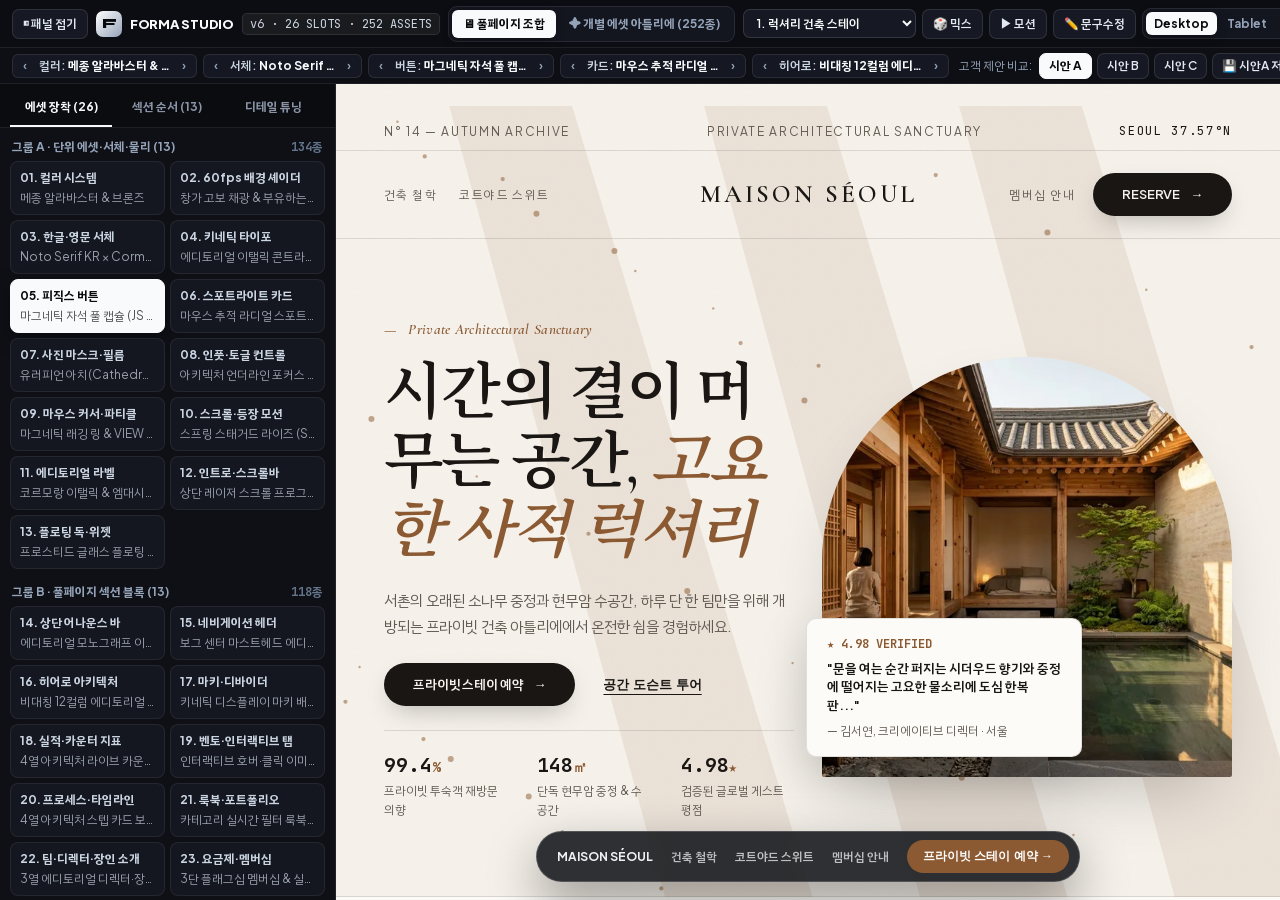
==== index.html @ 4c767fbc "feat: deploy FORMA STUDIO v6 (26 slots, 252 live assets, embedded KR/EN fonts)" ====
<!DOCTYPE html>
<html lang="ko">
<head>
  <meta charset="UTF-8" />
  <meta name="viewport" content="width=device-width, initial-scale=1.0" />
  <title>FORMA STUDIO v6 — 하이엔드 웹 디자인 에셋 아틀리에 & 풀페이지 조립 스튜디오</title>
  <meta name="description" content="26개 모듈 슬롯, 252종 전수 라이브 에셋, 내장 한글·영문 웹폰트, 60fps 캔버스 셰이더, 시안 A/B/C 즉시 비교, 완전 동작 단독 코드 추출을 지원하는 웹 디자인 라이브러리" />
  <style id="forma-fonts-css">
@font-face {
  font-family: 'Cormorant Garamond';
  font-style: italic;
  font-weight: 400 700;
  font-display: swap;
  src: url([data-uri]) format('woff2');
  unicode-range: U+0000-00FF, U+0131, U+0152-0153, U+02BB-02BC, U+02C6, U+02DA, U+02DC, U+0304, U+0308, U+0329, U+2000-206F, U+20AC, U+2122, U+2191, U+2193, U+2212, U+2215, U+FEFF, U+FFFD;
}
@font-face {
  font-family: 'Cormorant Garamond';
  font-style: normal;
  font-weight: 400 700;
  font-display: swap;
  src: url([data-uri]) format('woff2');
  unicode-range: U+0000-00FF, U+0131, U+0152-0153, U+02BB-02BC, U+02C6, U+02DA, U+02DC, U+0304, U+0308, U+0329, U+2000-206F, U+20AC, U+2122, U+2191, U+2193, U+2212, U+2215, U+FEFF, U+FFFD;
}
@font-face {
  font-family: 'Playfair Display';
  font-style: italic;
  font-weight: 400 800;
  font-display: swap;
  src: url([data-uri]) format('woff2');
  unicode-range: U+0000-00FF, U+0131, U+0152-0153, U+02BB-02BC, U+02C6, U+02DA, U+02DC, U+0304, U+0308, U+0329, U+2000-206F, U+20AC, U+2122, U+2191, U+2193, U+2212, U+2215, U+FEFF, U+FFFD;
}
@font-face {
  font-family: 'Playfair Display';
  font-style: normal;
  font-weight: 400 800;
  font-display: swap;
  src: url([data-uri]) format('woff2');
  unicode-range: U+0000-00FF, U+0131, U+0152-0153, U+02BB-02BC, U+02C6, U+02DA, U+02DC, U+0304, U+0308, U+0329, U+2000-206F, U+20AC, U+2122, U+2191, U+2193, U+2212, U+2215, U+FEFF, U+FFFD;
}
@font-face {
  font-family: 'Syne';
  font-style: normal;
  font-weight: 600 800;
  font-display: swap;
  src: url([data-uri]) format('woff2');
  unicode-range: U+0000-00FF, U+0131, U+0152-0153, U+02BB-02BC, U+02C6, U+02DA, U+02DC, U+0304, U+0308, U+0329, U+2000-206F, U+20AC, U+2122, U+2191, U+2193, U+2212, U+2215, U+FEFF, U+FFFD;
}
@font-face {
  font-family: 'Space Grotesk';
  font-style: normal;
  font-weight: 400 700;
  font-display: swap;
  src: url([data-uri]) format('woff2');
  unicode-range: U+0000-00FF, U+0131, U+0152-0153, U+02BB-02BC, U+02C6, U+02DA, U+02DC, U+0304, U+0308, U+0329, U+2000-206F, U+20AC, U+2122, U+2191, U+2193, U+2212, U+2215, U+FEFF, U+FFFD;
}
@font-face {
  font-family: 'Plus Jakarta Sans';
  font-style: normal;
  font-weight: 400 800;
  font-display: swap;
  src: url([data-uri]) format('woff2');
  unicode-range: U+0000-00FF, U+0131, U+0152-0153, U+02BB-02BC, U+02C6, U+02DA, U+02DC, U+0304, U+0308, U+0329, U+2000-206F, U+20AC, U+2122, U+2191, U+2193, U+2212, U+2215, U+FEFF, U+FFFD;
}
@font-face {
  font-family: 'JetBrains Mono';
  font-style: normal;
  font-weight: 400 700;
  font-display: swap;
  src: url([data-uri]) format('woff2');
  unicode-range: U+0000-00FF, U+0131, U+0152-0153, U+02BB-02BC, U+02C6, U+02DA, U+02DC, U+0304, U+0308, U+0329, U+2000-206F, U+20AC, U+2122, U+2191, U+2193, U+2212, U+2215, U+FEFF, U+FFFD;
}

/* === EMBEDDED KOREAN WOFF2 SUBSETS === */
@font-face {
  font-display: swap;
  font-family: 'Noto Serif KR';
  font-style: normal;
  font-weight: 300 700;
  font-display: swap;
  src: url([data-uri]) format('woff2');
  unicode-range: U+3131, U+3134, U+ac00-ac01, U+ac04, U+ac08, U+ac10-ac11, U+ac15-ac16, U+ac19, U+ac1c-ac1d, U+ac24, U+ac70-ac71, U+ac74, U+ac77-ac78, U+ac80, U+ac8c, U+ac90, U+ac9f, U+aca8-aca9, U+acac, U+acb0, U+acb8-acb9, U+acbc-acbd, U+acc4, U+ace0-ace1, U+ace4, U+ace7-ace8, U+acf3, U+acf5, U+acfc-acfd, U+ad00, U+ad04, U+ad11, U+ad34, U+ad50, U+ad6c-ad6d, U+ad70, U+ad74-ad75, U+ad81, U+ad8c, U+ada4, U+adc0, U+addc, U+ade0, U+adf8-adf9, U+adfc, U+ae00, U+ae08-ae09, U+ae30, U+ae34, U+ae38, U+ae40-ae41, U+ae43, U+ae45, U+ae4a, U+ae4c, U+ae4e, U+ae54, U+ae65, U+ae68, U+aed8, U+aef4, U+af34, U+af49, U+afb8, U+aff0, U+b00c, U+b044, U+b04a, U+b04c, U+b054, U+b05d, U+b07c, U+b080, U+b084, U+b098, U+b09c, U+b0a0, U+b0a8-b0a9, U+b0ae, U+b0b4, U+b0b8, U+b0c5, U+b0d0, U+b108, U+b10c, U+b110, U+b113, U+b118, U+b124-b125, U+b128, U+b137, U+b144, U+b150, U+b158, U+b178-b179, U+b17c, U+b180, U+b18d, U+b192, U+b204, U+b208, U+b25c, U+b274, U+b284, U+b290, U+b294, U+b298, U+b2a5, U+b2c8-b2c9, U+b2cc, U+b2d8, U+b2dd, U+b2e4-b2e5, U+b2e8, U+b2eb-b2ec, U+b2ee, U+b2f4-b2f5, U+b2f9, U+b2ff-b300, U+b354-b355, U+b358, U+b364, U+b36e, U+b370-b371, U+b374, U+b378, U+b3c4-b3c5, U+b3c8, U+b3cb-b3cc, U+b3d5, U+b3d9, U+b410, U+b418, U+b41c, U+b420, U+b428-b429, U+b450, U+b454, U+b465, U+b46c, U+b4a4, U+b4c0, U+b4c8, U+b4dc-b4dd, U+b4e0, U+b4e4, U+b4ec-b4ed, U+b4ef, U+b4f1, U+b514-b515, U+b51c, U+b525, U+b527, U+b529, U+b530-b531, U+b54c, U+b5a0, U+b5a8, U+b5bb, U+b610, U+b69d, U+b6ab, U+b6f0, U+b728, U+b73b, U+b744;
}
@font-face {
  font-display: swap;
  font-family: 'Noto Serif KR';
  font-style: normal;
  font-weight: 300 700;
  font-display: swap;
  src: url([data-uri]) format('woff2');
  unicode-range: U+b760, U+b77c-b77d, U+b780, U+b784, U+b78c, U+b790-b791, U+b798-b799, U+b79c, U+b7a8-b7a9, U+b7ab, U+b7b5, U+b7c9, U+b7ec-b7ed, U+b7f0, U+b7f4, U+b7fc-b7fd, U+b801, U+b807-b809, U+b80c, U+b81b, U+b824-b825, U+b828, U+b82c, U+b839, U+b840, U+b85c-b85d, U+b860, U+b864, U+b86c-b86d, U+b86f, U+b871, U+b8b0, U+b8cc, U+b8e8-b8e9, U+b8f0, U+b8f8-b8f9, U+b93c, U+b958, U+b960, U+b968, U+b96d, U+b974, U+b978, U+b97c, U+b984, U+b9ac-b9ad, U+b9b0, U+b9b4, U+b9bc-b9bd, U+b9bf, U+b9c1, U+b9c8-b9c9, U+b9cc, U+b9d0-b9d1, U+b9db, U+b9dd-b9de, U+b9e4, U+b9e8, U+b9f5, U+ba38, U+ba3c, U+ba40, U+ba54, U+ba58, U+ba64, U+ba70, U+ba74, U+ba78, U+ba85, U+ba87, U+baa8-baa9, U+baac, U+bab0, U+babb, U+bb34-bb35, U+bb38, U+bb3b-bb3c, U+bb88, U+bb90, U+bba4, U+bbac, U+bbc0, U+bbc8, U+bbf8-bbf9, U+bbfc, U+bc00, U+bc0f, U+bc11, U+bc14-bc15, U+bc18, U+bc1b-bc1d, U+bc24, U+bc29, U+bc2d, U+bc30-bc31, U+bc38, U+bc45, U+bc84, U+bc88, U+bc8c, U+bc94-bc95, U+bca0-bca1, U+bca4, U+bca8, U+bcb3, U+bcbd, U+bcc0, U+bcc4, U+bcd1, U+bcf4-bcf5, U+bcf8, U+bcfc, U+bd04-bd05, U+bd09, U+bd80-bd81, U+bd84, U+bd88, U+bdf0, U+be0c, U+be14, U+be44, U+be48, U+be4c, U+be54, U+be57, U+be59-be5b, U+be60, U+be68, U+bed4, U+bfcc, U+bfd0, U+c05c, U+c0ac-c0ad, U+c0b0, U+c0b4, U+c0c1, U+c0c8-c0c9, U+c0dd, U+c0e4, U+c0f4, U+c100, U+c11c-c11d, U+c120, U+c124, U+c12c-c12d, U+c12f, U+c131, U+c138-c139, U+c13c, U+c140, U+c14b, U+c154, U+c158, U+c15c, U+c168, U+c170, U+c18c-c18d, U+c190, U+c194, U+c19d, U+c19f;
}
@font-face {
  font-display: swap;
  font-family: 'Noto Serif KR';
  font-style: normal;
  font-weight: 300 700;
  font-display: swap;
  src: url([data-uri]) format('woff2');
  unicode-range: U+c1a1, U+c1c4, U+c1fc, U+c20d, U+c218-c219, U+c21c, U+c220, U+c228, U+c22b, U+c22f, U+c232, U+c250, U+c26c, U+c27c-c27d, U+c288, U+c290, U+c2a4, U+c2a8, U+c2ac, U+c2b5, U+c2b9, U+c2dc-c2dd, U+c2e0, U+c2e4, U+c2ec-c2ed, U+c2f1, U+c2f8, U+c2fc, U+c378, U+c4f0, U+c500, U+c528, U+c530, U+c544-c545, U+c548, U+c54a, U+c54c, U+c554-c555, U+c558-c559, U+c55e, U+c560-c561, U+c570, U+c575, U+c57c-c57d, U+c587, U+c591, U+c5b4-c5b5, U+c5b8, U+c5bb-c5bc, U+c5c4-c5c6, U+c5c8, U+c5d0, U+c5d4, U+c5d8, U+c5e0, U+c5e3, U+c5ec-c5ee, U+c5f0, U+c5f4, U+c5fd, U+c601, U+c606, U+c608, U+c624-c625, U+c628, U+c62c, U+c635, U+c637, U+c639, U+c640-c641, U+c644, U+c651, U+c678, U+c694-c695, U+c6a9, U+c6b0, U+c6b4, U+c6b8, U+c6c0-c6c1, U+c6c3, U+c6cc, U+c6d0, U+c6d4, U+c6dc, U+c6e8, U+c6f0, U+c6f9, U+c704, U+c715, U+c720-c721, U+c724, U+c728, U+c735, U+c73c, U+c740, U+c744, U+c74c, U+c751, U+c758, U+c774-c775, U+c778, U+c77c-c77d, U+c784-c785, U+c787-c78a, U+c78e, U+c790-c791, U+c794, U+c7a0-c7a1, U+c7a5, U+c7ac, U+c7c1, U+c800-c801, U+c804, U+c808, U+c810-c811, U+c815-c816, U+c81c-c81d, U+c820, U+c82f, U+c838, U+c870-c871, U+c874, U+c878, U+c885, U+c88c, U+c8fc, U+c900, U+c904, U+c90c, U+c911, U+c96c, U+c988-c989, U+c98c, U+c990, U+c998, U+c99d, U+c9c0-c9c1, U+c9c4, U+c9c8, U+c9d0-c9d1, U+c9d5, U+c9d9-c9da, U+c9dc, U+cabd, U+cac0, U+cc0d, U+cc28-cc29, U+cc2c, U+cc38, U+cc3b, U+cc3d, U+cc44-cc45, U+cc54-cc55, U+cc59, U+cc98-cc99, U+cc9c, U+cca0, U+ccab, U+ccad;
}
@font-face {
  font-display: swap;
  font-family: 'Noto Serif KR';
  font-style: normal;
  font-weight: 300 700;
  font-display: swap;
  src: url([data-uri]) format('woff2');
  unicode-range: U+ccb4, U+ccd0, U+cd08, U+cd0c, U+cd1d, U+cd2c, U+cd5c, U+cd94-cd95, U+cd98, U+cd9c, U+cda4, U+cda9, U+cdb0, U+cde8, U+ce20-ce21, U+ce35, U+ce58-ce59, U+ce5c, U+ce60, U+ce68-ce69, U+ce6d, U+ce74, U+ce7c, U+ce90, U+ce94, U+ce98, U+cea0-cea1, U+cee4, U+cee8, U+ceec, U+cef4, U+cef7, U+cf00, U+cf13, U+cf54, U+cf58, U+cf5c, U+cf8c, U+cfc4, U+cfe0, U+cffc, U+d000, U+d004, U+d034-d035, U+d050, U+d058, U+d06c, U+d070, U+d074, U+d0a4-d0a5, U+d0a8, U+d0b9, U+d0c0, U+d0c4, U+d0c8, U+d0d1, U+d0d5, U+d0dc-d0dd, U+d0e0, U+d0e4, U+d0ec-d0ed, U+d130, U+d134, U+d138, U+d140, U+d14c-d14d, U+d150, U+d154, U+d15c-d15d, U+d1a0-d1a1, U+d1a4, U+d1b1, U+d1b5, U+d22c, U+d29c, U+d2b8-d2b9, U+d2bc, U+d2c0, U+d2c8, U+d2f0-d2f1, U+d2f4, U+d2f8, U+d300, U+d305, U+d30c, U+d310, U+d314, U+d31d, U+d328-d329, U+d338, U+d37c, U+d380, U+d38c, U+d398-d399, U+d39c, U+d3b8, U+d3bc, U+d3c9, U+d3d0, U+d3ec-d3ed, U+d3f0, U+d3f4, U+d3fc, U+d45c, U+d478, U+d480, U+d488, U+d48b, U+d48d, U+d4e8, U+d4f8, U+d504, U+d508, U+d50c, U+d53c-d53d, U+d540, U+d544, U+d551, U+d558-d559, U+d55c, U+d560, U+d568-d569, U+d56b, U+d56d, U+d574-d575, U+d578, U+d587-d589, U+d5a5, U+d5c8, U+d5d8, U+d5e4, U+d600, U+d604, U+d611, U+d615, U+d61c, U+d638, U+d640, U+d648, U+d64d, U+d654-d655, U+d658, U+d65c, U+d669, U+d68c-d68d, U+d69f, U+d6a8, U+d6c4-d6c5, U+d6c8, U+d6cc, U+d718, U+d734, U+d750-d751, U+d754, U+d758-d759, U+d761, U+d76c, U+d788, U+d78c;
}
@font-face {
  font-display: swap;
  font-family: 'Gowun Batang';
  font-style: normal;
  font-weight: 400;
  font-display: swap;
  src: url([data-uri]) format('woff2');
  unicode-range: U+3131, U+3134, U+ac00-ac01, U+ac04, U+ac08, U+ac10-ac11, U+ac15-ac16, U+ac19, U+ac1c-ac1d, U+ac24, U+ac70-ac71, U+ac74, U+ac77-ac78, U+ac80, U+ac8c, U+ac90, U+ac9f, U+aca8-aca9, U+acac, U+acb0, U+acb8-acb9, U+acbc-acbd, U+acc4, U+ace0-ace1, U+ace4, U+ace7-ace8, U+acf3, U+acf5, U+acfc-acfd, U+ad00, U+ad04, U+ad11, U+ad34, U+ad50, U+ad6c-ad6d, U+ad70, U+ad74-ad75, U+ad81, U+ad8c, U+ada4, U+adc0, U+addc, U+ade0, U+adf8-adf9, U+adfc, U+ae00, U+ae08-ae09, U+ae30, U+ae34, U+ae38, U+ae40-ae41, U+ae43, U+ae45, U+ae4a, U+ae4c, U+ae4e, U+ae54, U+ae65, U+ae68, U+aed8, U+aef4, U+af34, U+af49, U+afb8, U+aff0, U+b00c, U+b044, U+b04a, U+b04c, U+b054, U+b05d, U+b07c, U+b080, U+b084, U+b098, U+b09c, U+b0a0, U+b0a8-b0a9, U+b0ae, U+b0b4, U+b0b8, U+b0c5, U+b0d0, U+b108, U+b10c, U+b110, U+b113, U+b118, U+b124-b125, U+b128, U+b137, U+b144, U+b150, U+b158, U+b178-b179, U+b17c, U+b180, U+b18d, U+b192, U+b204, U+b208, U+b25c, U+b274, U+b284, U+b290, U+b294, U+b298, U+b2a5, U+b2c8-b2c9, U+b2cc, U+b2d8, U+b2dd, U+b2e4-b2e5, U+b2e8, U+b2eb-b2ec, U+b2ee, U+b2f4-b2f5, U+b2f9, U+b2ff-b300, U+b354-b355, U+b358, U+b364, U+b36e, U+b370-b371, U+b374, U+b378, U+b3c4-b3c5, U+b3c8, U+b3cb-b3cc, U+b3d5, U+b3d9, U+b410, U+b418, U+b41c, U+b420, U+b428-b429, U+b450, U+b454, U+b465, U+b46c, U+b4a4, U+b4c0, U+b4c8, U+b4dc-b4dd, U+b4e0, U+b4e4, U+b4ec-b4ed, U+b4ef, U+b4f1, U+b514-b515, U+b51c, U+b525, U+b527, U+b529, U+b530-b531, U+b54c, U+b5a0, U+b5a8, U+b5bb, U+b610, U+b69d, U+b6ab, U+b6f0, U+b728, U+b73b, U+b744;
}
@font-face {
  font-display: swap;
  font-family: 'Gowun Batang';
  font-style: normal;
  font-weight: 700;
  font-display: swap;
  src: url([data-uri]) format('woff2');
  unicode-range: U+3131, U+3134, U+ac00-ac01, U+ac04, U+ac08, U+ac10-ac11, U+ac15-ac16, U+ac19, U+ac1c-ac1d, U+ac24, U+ac70-ac71, U+ac74, U+ac77-ac78, U+ac80, U+ac8c, U+ac90, U+ac9f, U+aca8-aca9, U+acac, U+acb0, U+acb8-acb9, U+acbc-acbd, U+acc4, U+ace0-ace1, U+ace4, U+ace7-ace8, U+acf3, U+acf5, U+acfc-acfd, U+ad00, U+ad04, U+ad11, U+ad34, U+ad50, U+ad6c-ad6d, U+ad70, U+ad74-ad75, U+ad81, U+ad8c, U+ada4, U+adc0, U+addc, U+ade0, U+adf8-adf9, U+adfc, U+ae00, U+ae08-ae09, U+ae30, U+ae34, U+ae38, U+ae40-ae41, U+ae43, U+ae45, U+ae4a, U+ae4c, U+ae4e, U+ae54, U+ae65, U+ae68, U+aed8, U+aef4, U+af34, U+af49, U+afb8, U+aff0, U+b00c, U+b044, U+b04a, U+b04c, U+b054, U+b05d, U+b07c, U+b080, U+b084, U+b098, U+b09c, U+b0a0, U+b0a8-b0a9, U+b0ae, U+b0b4, U+b0b8, U+b0c5, U+b0d0, U+b108, U+b10c, U+b110, U+b113, U+b118, U+b124-b125, U+b128, U+b137, U+b144, U+b150, U+b158, U+b178-b179, U+b17c, U+b180, U+b18d, U+b192, U+b204, U+b208, U+b25c, U+b274, U+b284, U+b290, U+b294, U+b298, U+b2a5, U+b2c8-b2c9, U+b2cc, U+b2d8, U+b2dd, U+b2e4-b2e5, U+b2e8, U+b2eb-b2ec, U+b2ee, U+b2f4-b2f5, U+b2f9, U+b2ff-b300, U+b354-b355, U+b358, U+b364, U+b36e, U+b370-b371, U+b374, U+b378, U+b3c4-b3c5, U+b3c8, U+b3cb-b3cc, U+b3d5, U+b3d9, U+b410, U+b418, U+b41c, U+b420, U+b428-b429, U+b450, U+b454, U+b465, U+b46c, U+b4a4, U+b4c0, U+b4c8, U+b4dc-b4dd, U+b4e0, U+b4e4, U+b4ec-b4ed, U+b4ef, U+b4f1, U+b514-b515, U+b51c, U+b525, U+b527, U+b529, U+b530-b531, U+b54c, U+b5a0, U+b5a8, U+b5bb, U+b610, U+b69d, U+b6ab, U+b6f0, U+b728, U+b73b, U+b744;
}
@font-face {
  font-display: swap;
  font-family: 'Gowun Batang';
  font-style: normal;
  font-weight: 400;
  font-display: swap;
  src: url([data-uri]) format('woff2');
  unicode-range: U+b760, U+b77c-b77d, U+b780, U+b784, U+b78c, U+b790-b791, U+b798-b799, U+b79c, U+b7a8-b7a9, U+b7ab, U+b7b5, U+b7c9, U+b7ec-b7ed, U+b7f0, U+b7f4, U+b7fc-b7fd, U+b801, U+b807-b809, U+b80c, U+b81b, U+b824-b825, U+b828, U+b82c, U+b839, U+b840, U+b85c-b85d, U+b860, U+b864, U+b86c-b86d, U+b86f, U+b871, U+b8b0, U+b8cc, U+b8e8-b8e9, U+b8f0, U+b8f8-b8f9, U+b93c, U+b958, U+b960, U+b968, U+b96d, U+b974, U+b978, U+b97c, U+b984, U+b9ac-b9ad, U+b9b0, U+b9b4, U+b9bc-b9bd, U+b9bf, U+b9c1, U+b9c8-b9c9, U+b9cc, U+b9d0-b9d1, U+b9db, U+b9dd-b9de, U+b9e4, U+b9e8, U+b9f5, U+ba38, U+ba3c, U+ba40, U+ba54, U+ba58, U+ba64, U+ba70, U+ba74, U+ba78, U+ba85, U+ba87, U+baa8-baa9, U+baac, U+bab0, U+babb, U+bb34-bb35, U+bb38, U+bb3b-bb3c, U+bb88, U+bb90, U+bba4, U+bbac, U+bbc0, U+bbc8, U+bbf8-bbf9, U+bbfc, U+bc00, U+bc0f, U+bc11, U+bc14-bc15, U+bc18, U+bc1b-bc1d, U+bc24, U+bc29, U+bc2d, U+bc30-bc31, U+bc38, U+bc45, U+bc84, U+bc88, U+bc8c, U+bc94-bc95, U+bca0-bca1, U+bca4, U+bca8, U+bcb3, U+bcbd, U+bcc0, U+bcc4, U+bcd1, U+bcf4-bcf5, U+bcf8, U+bcfc, U+bd04-bd05, U+bd09, U+bd80-bd81, U+bd84, U+bd88, U+bdf0, U+be0c, U+be14, U+be44, U+be48, U+be4c, U+be54, U+be57, U+be59-be5b, U+be60, U+be68, U+bed4, U+bfcc, U+bfd0, U+c05c, U+c0ac-c0ad, U+c0b0, U+c0b4, U+c0c1, U+c0c8-c0c9, U+c0dd, U+c0e4, U+c0f4, U+c100, U+c11c-c11d, U+c120, U+c124, U+c12c-c12d, U+c12f, U+c131, U+c138-c139, U+c13c, U+c140, U+c14b, U+c154, U+c158, U+c15c, U+c168, U+c170, U+c18c-c18d, U+c190, U+c194, U+c19d, U+c19f;
}
@font-face {
  font-display: swap;
  font-family: 'Gowun Batang';
  font-style: normal;
  font-weight: 700;
  font-display: swap;
  src: url([data-uri]) format('woff2');
  unicode-range: U+b760, U+b77c-b77d, U+b780, U+b784, U+b78c, U+b790-b791, U+b798-b799, U+b79c, U+b7a8-b7a9, U+b7ab, U+b7b5, U+b7c9, U+b7ec-b7ed, U+b7f0, U+b7f4, U+b7fc-b7fd, U+b801, U+b807-b809, U+b80c, U+b81b, U+b824-b825, U+b828, U+b82c, U+b839, U+b840, U+b85c-b85d, U+b860, U+b864, U+b86c-b86d, U+b86f, U+b871, U+b8b0, U+b8cc, U+b8e8-b8e9, U+b8f0, U+b8f8-b8f9, U+b93c, U+b958, U+b960, U+b968, U+b96d, U+b974, U+b978, U+b97c, U+b984, U+b9ac-b9ad, U+b9b0, U+b9b4, U+b9bc-b9bd, U+b9bf, U+b9c1, U+b9c8-b9c9, U+b9cc, U+b9d0-b9d1, U+b9db, U+b9dd-b9de, U+b9e4, U+b9e8, U+b9f5, U+ba38, U+ba3c, U+ba40, U+ba54, U+ba58, U+ba64, U+ba70, U+ba74, U+ba78, U+ba85, U+ba87, U+baa8-baa9, U+baac, U+bab0, U+babb, U+bb34-bb35, U+bb38, U+bb3b-bb3c, U+bb88, U+bb90, U+bba4, U+bbac, U+bbc0, U+bbc8, U+bbf8-bbf9, U+bbfc, U+bc00, U+bc0f, U+bc11, U+bc14-bc15, U+bc18, U+bc1b-bc1d, U+bc24, U+bc29, U+bc2d, U+bc30-bc31, U+bc38, U+bc45, U+bc84, U+bc88, U+bc8c, U+bc94-bc95, U+bca0-bca1, U+bca4, U+bca8, U+bcb3, U+bcbd, U+bcc0, U+bcc4, U+bcd1, U+bcf4-bcf5, U+bcf8, U+bcfc, U+bd04-bd05, U+bd09, U+bd80-bd81, U+bd84, U+bd88, U+bdf0, U+be0c, U+be14, U+be44, U+be48, U+be4c, U+be54, U+be57, U+be59-be5b, U+be60, U+be68, U+bed4, U+bfcc, U+bfd0, U+c05c, U+c0ac-c0ad, U+c0b0, U+c0b4, U+c0c1, U+c0c8-c0c9, U+c0dd, U+c0e4, U+c0f4, U+c100, U+c11c-c11d, U+c120, U+c124, U+c12c-c12d, U+c12f, U+c131, U+c138-c139, U+c13c, U+c140, U+c14b, U+c154, U+c158, U+c15c, U+c168, U+c170, U+c18c-c18d, U+c190, U+c194, U+c19d, U+c19f;
}
@font-face {
  font-display: swap;
  font-family: 'Gowun Batang';
  font-style: normal;
  font-weight: 400;
  font-display: swap;
  src: url([data-uri]) format('woff2');
  unicode-range: U+c1a1, U+c1c4, U+c1fc, U+c20d, U+c218-c219, U+c21c, U+c220, U+c228, U+c22b, U+c22f, U+c232, U+c250, U+c26c, U+c27c-c27d, U+c288, U+c290, U+c2a4, U+c2a8, U+c2ac, U+c2b5, U+c2b9, U+c2dc-c2dd, U+c2e0, U+c2e4, U+c2ec-c2ed, U+c2f1, U+c2f8, U+c2fc, U+c378, U+c4f0, U+c500, U+c528, U+c530, U+c544-c545, U+c548, U+c54a, U+c54c, U+c554-c555, U+c558-c559, U+c55e, U+c560-c561, U+c570, U+c575, U+c57c-c57d, U+c587, U+c591, U+c5b4-c5b5, U+c5b8, U+c5bb-c5bc, U+c5c4-c5c6, U+c5c8, U+c5d0, U+c5d4, U+c5d8, U+c5e0, U+c5e3, U+c5ec-c5ee, U+c5f0, U+c5f4, U+c5fd, U+c601, U+c606, U+c608, U+c624-c625, U+c628, U+c62c, U+c635, U+c637, U+c639, U+c640-c641, U+c644, U+c651, U+c678, U+c694-c695, U+c6a9, U+c6b0, U+c6b4, U+c6b8, U+c6c0-c6c1, U+c6c3, U+c6cc, U+c6d0, U+c6d4, U+c6dc, U+c6e8, U+c6f0, U+c6f9, U+c704, U+c715, U+c720-c721, U+c724, U+c728, U+c735, U+c73c, U+c740, U+c744, U+c74c, U+c751, U+c758, U+c774-c775, U+c778, U+c77c-c77d, U+c784-c785, U+c787-c78a, U+c78e, U+c790-c791, U+c794, U+c7a0-c7a1, U+c7a5, U+c7ac, U+c7c1, U+c800-c801, U+c804, U+c808, U+c810-c811, U+c815-c816, U+c81c-c81d, U+c820, U+c82f, U+c838, U+c870-c871, U+c874, U+c878, U+c885, U+c88c, U+c8fc, U+c900, U+c904, U+c90c, U+c911, U+c96c, U+c988-c989, U+c98c, U+c990, U+c998, U+c99d, U+c9c0-c9c1, U+c9c4, U+c9c8, U+c9d0-c9d1, U+c9d5, U+c9d9-c9da, U+c9dc, U+cabd, U+cac0, U+cc0d, U+cc28-cc29, U+cc2c, U+cc38, U+cc3b, U+cc3d, U+cc44-cc45, U+cc54-cc55, U+cc59, U+cc98-cc99, U+cc9c, U+cca0, U+ccab, U+ccad;
}
@font-face {
  font-display: swap;
  font-family: 'Gowun Batang';
  font-style: normal;
  font-weight: 700;
  font-display: swap;
  src: url([data-uri]) format('woff2');
  unicode-range: U+c1a1, U+c1c4, U+c1fc, U+c20d, U+c218-c219, U+c21c, U+c220, U+c228, U+c22b, U+c22f, U+c232, U+c250, U+c26c, U+c27c-c27d, U+c288, U+c290, U+c2a4, U+c2a8, U+c2ac, U+c2b5, U+c2b9, U+c2dc-c2dd, U+c2e0, U+c2e4, U+c2ec-c2ed, U+c2f1, U+c2f8, U+c2fc, U+c378, U+c4f0, U+c500, U+c528, U+c530, U+c544-c545, U+c548, U+c54a, U+c54c, U+c554-c555, U+c558-c559, U+c55e, U+c560-c561, U+c570, U+c575, U+c57c-c57d, U+c587, U+c591, U+c5b4-c5b5, U+c5b8, U+c5bb-c5bc, U+c5c4-c5c6, U+c5c8, U+c5d0, U+c5d4, U+c5d8, U+c5e0, U+c5e3, U+c5ec-c5ee, U+c5f0, U+c5f4, U+c5fd, U+c601, U+c606, U+c608, U+c624-c625, U+c628, U+c62c, U+c635, U+c637, U+c639, U+c640-c641, U+c644, U+c651, U+c678, U+c694-c695, U+c6a9, U+c6b0, U+c6b4, U+c6b8, U+c6c0-c6c1, U+c6c3, U+c6cc, U+c6d0, U+c6d4, U+c6dc, U+c6e8, U+c6f0, U+c6f9, U+c704, U+c715, U+c720-c721, U+c724, U+c728, U+c735, U+c73c, U+c740, U+c744, U+c74c, U+c751, U+c758, U+c774-c775, U+c778, U+c77c-c77d, U+c784-c785, U+c787-c78a, U+c78e, U+c790-c791, U+c794, U+c7a0-c7a1, U+c7a5, U+c7ac, U+c7c1, U+c800-c801, U+c804, U+c808, U+c810-c811, U+c815-c816, U+c81c-c81d, U+c820, U+c82f, U+c838, U+c870-c871, U+c874, U+c878, U+c885, U+c88c, U+c8fc, U+c900, U+c904, U+c90c, U+c911, U+c96c, U+c988-c989, U+c98c, U+c990, U+c998, U+c99d, U+c9c0-c9c1, U+c9c4, U+c9c8, U+c9d0-c9d1, U+c9d5, U+c9d9-c9da, U+c9dc, U+cabd, U+cac0, U+cc0d, U+cc28-cc29, U+cc2c, U+cc38, U+cc3b, U+cc3d, U+cc44-cc45, U+cc54-cc55, U+cc59, U+cc98-cc99, U+cc9c, U+cca0, U+ccab, U+ccad;
}
@font-face {
  font-display: swap;
  font-family: 'Gowun Batang';
  font-style: normal;
  font-weight: 400;
  font-display: swap;
  src: url([data-uri]) format('woff2');
  unicode-range: U+ccb4, U+ccd0, U+cd08, U+cd0c, U+cd1d, U+cd2c, U+cd5c, U+cd94-cd95, U+cd98, U+cd9c, U+cda4, U+cda9, U+cdb0, U+cde8, U+ce20-ce21, U+ce35, U+ce58-ce59, U+ce5c, U+ce60, U+ce68-ce69, U+ce6d, U+ce74, U+ce7c, U+ce90, U+ce94, U+ce98, U+cea0-cea1, U+cee4, U+cee8, U+ceec, U+cef4, U+cef7, U+cf00, U+cf13, U+cf54, U+cf58, U+cf5c, U+cf8c, U+cfc4, U+cfe0, U+cffc, U+d000, U+d004, U+d034-d035, U+d050, U+d058, U+d06c, U+d070, U+d074, U+d0a4-d0a5, U+d0a8, U+d0b9, U+d0c0, U+d0c4, U+d0c8, U+d0d1, U+d0d5, U+d0dc-d0dd, U+d0e0, U+d0e4, U+d0ec-d0ed, U+d130, U+d134, U+d138, U+d140, U+d14c-d14d, U+d150, U+d154, U+d15c-d15d, U+d1a0-d1a1, U+d1a4, U+d1b1, U+d1b5, U+d22c, U+d29c, U+d2b8-d2b9, U+d2bc, U+d2c0, U+d2c8, U+d2f0-d2f1, U+d2f4, U+d2f8, U+d300, U+d305, U+d30c, U+d310, U+d314, U+d31d, U+d328-d329, U+d338, U+d37c, U+d380, U+d38c, U+d398-d399, U+d39c, U+d3b8, U+d3bc, U+d3c9, U+d3d0, U+d3ec-d3ed, U+d3f0, U+d3f4, U+d3fc, U+d45c, U+d478, U+d480, U+d488, U+d48b, U+d48d, U+d4e8, U+d4f8, U+d504, U+d508, U+d50c, U+d53c-d53d, U+d540, U+d544, U+d551, U+d558-d559, U+d55c, U+d560, U+d568-d569, U+d56b, U+d56d, U+d574-d575, U+d578, U+d587-d589, U+d5a5, U+d5c8, U+d5d8, U+d5e4, U+d600, U+d604, U+d611, U+d615, U+d61c, U+d638, U+d640, U+d648, U+d64d, U+d654-d655, U+d658, U+d65c, U+d669, U+d68c-d68d, U+d69f, U+d6a8, U+d6c4-d6c5, U+d6c8, U+d6cc, U+d718, U+d734, U+d750-d751, U+d754, U+d758-d759, U+d761, U+d76c, U+d788, U+d78c;
}
@font-face {
  font-display: swap;
  font-family: 'Gowun Batang';
  font-style: normal;
  font-weight: 700;
  font-display: swap;
  src: url([data-uri]) format('woff2');
  unicode-range: U+ccb4, U+ccd0, U+cd08, U+cd0c, U+cd1d, U+cd2c, U+cd5c, U+cd94-cd95, U+cd98, U+cd9c, U+cda4, U+cda9, U+cdb0, U+cde8, U+ce20-ce21, U+ce35, U+ce58-ce59, U+ce5c, U+ce60, U+ce68-ce69, U+ce6d, U+ce74, U+ce7c, U+ce90, U+ce94, U+ce98, U+cea0-cea1, U+cee4, U+cee8, U+ceec, U+cef4, U+cef7, U+cf00, U+cf13, U+cf54, U+cf58, U+cf5c, U+cf8c, U+cfc4, U+cfe0, U+cffc, U+d000, U+d004, U+d034-d035, U+d050, U+d058, U+d06c, U+d070, U+d074, U+d0a4-d0a5, U+d0a8, U+d0b9, U+d0c0, U+d0c4, U+d0c8, U+d0d1, U+d0d5, U+d0dc-d0dd, U+d0e0, U+d0e4, U+d0ec-d0ed, U+d130, U+d134, U+d138, U+d140, U+d14c-d14d, U+d150, U+d154, U+d15c-d15d, U+d1a0-d1a1, U+d1a4, U+d1b1, U+d1b5, U+d22c, U+d29c, U+d2b8-d2b9, U+d2bc, U+d2c0, U+d2c8, U+d2f0-d2f1, U+d2f4, U+d2f8, U+d300, U+d305, U+d30c, U+d310, U+d314, U+d31d, U+d328-d329, U+d338, U+d37c, U+d380, U+d38c, U+d398-d399, U+d39c, U+d3b8, U+d3bc, U+d3c9, U+d3d0, U+d3ec-d3ed, U+d3f0, U+d3f4, U+d3fc, U+d45c, U+d478, U+d480, U+d488, U+d48b, U+d48d, U+d4e8, U+d4f8, U+d504, U+d508, U+d50c, U+d53c-d53d, U+d540, U+d544, U+d551, U+d558-d559, U+d55c, U+d560, U+d568-d569, U+d56b, U+d56d, U+d574-d575, U+d578, U+d587-d589, U+d5a5, U+d5c8, U+d5d8, U+d5e4, U+d600, U+d604, U+d611, U+d615, U+d61c, U+d638, U+d640, U+d648, U+d64d, U+d654-d655, U+d658, U+d65c, U+d669, U+d68c-d68d, U+d69f, U+d6a8, U+d6c4-d6c5, U+d6c8, U+d6cc, U+d718, U+d734, U+d750-d751, U+d754, U+d758-d759, U+d761, U+d76c, U+d788, U+d78c;
}
@font-face {
  font-display: swap;
  font-family: 'Black Han Sans';
  font-style: normal;
  font-weight: 400;
  font-display: swap;
  src: url([data-uri]) format('woff2');
  unicode-range: U+3131, U+3134, U+ac00-ac01, U+ac04, U+ac08, U+ac10-ac11, U+ac15-ac16, U+ac19, U+ac1c-ac1d, U+ac24, U+ac70-ac71, U+ac74, U+ac77-ac78, U+ac80, U+ac8c, U+ac90, U+ac9f, U+aca8-aca9, U+acac, U+acb0, U+acb8-acb9, U+acbc-acbd, U+acc4, U+ace0-ace1, U+ace4, U+ace7-ace8, U+acf3, U+acf5, U+acfc-acfd, U+ad00, U+ad04, U+ad11, U+ad34, U+ad50, U+ad6c-ad6d, U+ad70, U+ad74-ad75, U+ad81, U+ad8c, U+ada4, U+adc0, U+addc, U+ade0, U+adf8-adf9, U+adfc, U+ae00, U+ae08-ae09, U+ae30, U+ae34, U+ae38, U+ae40-ae41, U+ae43, U+ae45, U+ae4a, U+ae4c, U+ae4e, U+ae54, U+ae65, U+ae68, U+aed8, U+aef4, U+af34, U+af49, U+afb8, U+aff0, U+b00c, U+b044, U+b04a, U+b04c, U+b054, U+b05d, U+b07c, U+b080, U+b084, U+b098, U+b09c, U+b0a0, U+b0a8-b0a9, U+b0ae, U+b0b4, U+b0b8, U+b0c5, U+b0d0, U+b108, U+b10c, U+b110, U+b113, U+b118, U+b124-b125, U+b128, U+b137, U+b144, U+b150, U+b158, U+b178-b179, U+b17c, U+b180, U+b18d, U+b192, U+b204, U+b208, U+b25c, U+b274, U+b284, U+b290, U+b294, U+b298, U+b2a5, U+b2c8-b2c9, U+b2cc, U+b2d8, U+b2dd, U+b2e4-b2e5, U+b2e8, U+b2eb-b2ec, U+b2ee, U+b2f4-b2f5, U+b2f9, U+b2ff-b300, U+b354-b355, U+b358, U+b364, U+b36e, U+b370-b371, U+b374, U+b378, U+b3c4-b3c5, U+b3c8, U+b3cb-b3cc, U+b3d5, U+b3d9, U+b410, U+b418, U+b41c, U+b420, U+b428-b429, U+b450, U+b454, U+b465, U+b46c, U+b4a4, U+b4c0, U+b4c8, U+b4dc-b4dd, U+b4e0, U+b4e4, U+b4ec-b4ed, U+b4ef, U+b4f1, U+b514-b515, U+b51c, U+b525, U+b527, U+b529, U+b530-b531, U+b54c, U+b5a0, U+b5a8, U+b5bb, U+b610, U+b69d, U+b6ab, U+b6f0, U+b728, U+b73b, U+b744;
}
@font-face {
  font-display: swap;
  font-family: 'Black Han Sans';
  font-style: normal;
  font-weight: 400;
  font-display: swap;
  src: url([data-uri]) format('woff2');
  unicode-range: U+b760, U+b77c-b77d, U+b780, U+b784, U+b78c, U+b790-b791, U+b798-b799, U+b79c, U+b7a8-b7a9, U+b7ab, U+b7b5, U+b7c9, U+b7ec-b7ed, U+b7f0, U+b7f4, U+b7fc-b7fd, U+b801, U+b807-b809, U+b80c, U+b81b, U+b824-b825, U+b828, U+b82c, U+b839, U+b840, U+b85c-b85d, U+b860, U+b864, U+b86c-b86d, U+b86f, U+b871, U+b8b0, U+b8cc, U+b8e8-b8e9, U+b8f0, U+b8f8-b8f9, U+b93c, U+b958, U+b960, U+b968, U+b96d, U+b974, U+b978, U+b97c, U+b984, U+b9ac-b9ad, U+b9b0, U+b9b4, U+b9bc-b9bd, U+b9bf, U+b9c1, U+b9c8-b9c9, U+b9cc, U+b9d0-b9d1, U+b9db, U+b9dd-b9de, U+b9e4, U+b9e8, U+b9f5, U+ba38, U+ba3c, U+ba40, U+ba54, U+ba58, U+ba64, U+ba70, U+ba74, U+ba78, U+ba85, U+ba87, U+baa8-baa9, U+baac, U+bab0, U+babb, U+bb34-bb35, U+bb38, U+bb3b-bb3c, U+bb88, U+bb90, U+bba4, U+bbac, U+bbc0, U+bbc8, U+bbf8-bbf9, U+bbfc, U+bc00, U+bc0f, U+bc11, U+bc14-bc15, U+bc18, U+bc1b-bc1d, U+bc24, U+bc29, U+bc2d, U+bc30-bc31, U+bc38, U+bc45, U+bc84, U+bc88, U+bc8c, U+bc94-bc95, U+bca0-bca1, U+bca4, U+bca8, U+bcb3, U+bcbd, U+bcc0, U+bcc4, U+bcd1, U+bcf4-bcf5, U+bcf8, U+bcfc, U+bd04-bd05, U+bd09, U+bd80-bd81, U+bd84, U+bd88, U+bdf0, U+be0c, U+be14, U+be44, U+be48, U+be4c, U+be54, U+be57, U+be59-be5b, U+be60, U+be68, U+bed4, U+bfcc, U+bfd0, U+c05c, U+c0ac-c0ad, U+c0b0, U+c0b4, U+c0c1, U+c0c8-c0c9, U+c0dd, U+c0e4, U+c0f4, U+c100, U+c11c-c11d, U+c120, U+c124, U+c12c-c12d, U+c12f, U+c131, U+c138-c139, U+c13c, U+c140, U+c14b, U+c154, U+c158, U+c15c, U+c168, U+c170, U+c18c-c18d, U+c190, U+c194, U+c19d, U+c19f;
}
@font-face {
  font-display: swap;
  font-family: 'Black Han Sans';
  font-style: normal;
  font-weight: 400;
  font-display: swap;
  src: url([data-uri]) format('woff2');
  unicode-range: U+c1a1, U+c1c4, U+c1fc, U+c20d, U+c218-c219, U+c21c, U+c220, U+c228, U+c22b, U+c22f, U+c232, U+c250, U+c26c, U+c27c-c27d, U+c288, U+c290, U+c2a4, U+c2a8, U+c2ac, U+c2b5, U+c2b9, U+c2dc-c2dd, U+c2e0, U+c2e4, U+c2ec-c2ed, U+c2f1, U+c2f8, U+c2fc, U+c378, U+c4f0, U+c500, U+c528, U+c530, U+c544-c545, U+c548, U+c54a, U+c54c, U+c554-c555, U+c558-c559, U+c55e, U+c560-c561, U+c570, U+c575, U+c57c-c57d, U+c587, U+c591, U+c5b4-c5b5, U+c5b8, U+c5bb-c5bc, U+c5c4-c5c6, U+c5c8, U+c5d0, U+c5d4, U+c5d8, U+c5e0, U+c5e3, U+c5ec-c5ee, U+c5f0, U+c5f4, U+c5fd, U+c601, U+c606, U+c608, U+c624-c625, U+c628, U+c62c, U+c635, U+c637, U+c639, U+c640-c641, U+c644, U+c651, U+c678, U+c694-c695, U+c6a9, U+c6b0, U+c6b4, U+c6b8, U+c6c0-c6c1, U+c6c3, U+c6cc, U+c6d0, U+c6d4, U+c6dc, U+c6e8, U+c6f0, U+c6f9, U+c704, U+c715, U+c720-c721, U+c724, U+c728, U+c735, U+c73c, U+c740, U+c744, U+c74c, U+c751, U+c758, U+c774-c775, U+c778, U+c77c-c77d, U+c784-c785, U+c787-c78a, U+c78e, U+c790-c791, U+c794, U+c7a0-c7a1, U+c7a5, U+c7ac, U+c7c1, U+c800-c801, U+c804, U+c808, U+c810-c811, U+c815-c816, U+c81c-c81d, U+c820, U+c82f, U+c838, U+c870-c871, U+c874, U+c878, U+c885, U+c88c, U+c8fc, U+c900, U+c904, U+c90c, U+c911, U+c96c, U+c988-c989, U+c98c, U+c990, U+c998, U+c99d, U+c9c0-c9c1, U+c9c4, U+c9c8, U+c9d0-c9d1, U+c9d5, U+c9d9-c9da, U+c9dc, U+cabd, U+cac0, U+cc0d, U+cc28-cc29, U+cc2c, U+cc38, U+cc3b, U+cc3d, U+cc44-cc45, U+cc54-cc55, U+cc59, U+cc98-cc99, U+cc9c, U+cca0, U+ccab, U+ccad;
}
@font-face {
  font-display: swap;
  font-family: 'Black Han Sans';
  font-style: normal;
  font-weight: 400;
  font-display: swap;
  src: url([data-uri]) format('woff2');
  unicode-range: U+ccb4, U+ccd0, U+cd08, U+cd0c, U+cd1d, U+cd2c, U+cd5c, U+cd94-cd95, U+cd98, U+cd9c, U+cda4, U+cda9, U+cdb0, U+cde8, U+ce20-ce21, U+ce35, U+ce58-ce59, U+ce5c, U+ce60, U+ce68-ce69, U+ce6d, U+ce74, U+ce7c, U+ce90, U+ce94, U+ce98, U+cea0-cea1, U+cee4, U+cee8, U+ceec, U+cef4, U+cef7, U+cf00, U+cf13, U+cf54, U+cf58, U+cf5c, U+cf8c, U+cfc4, U+cfe0, U+cffc, U+d000, U+d004, U+d034-d035, U+d050, U+d058, U+d06c, U+d070, U+d074, U+d0a4-d0a5, U+d0a8, U+d0b9, U+d0c0, U+d0c4, U+d0c8, U+d0d1, U+d0d5, U+d0dc-d0dd, U+d0e0, U+d0e4, U+d0ec-d0ed, U+d130, U+d134, U+d138, U+d140, U+d14c-d14d, U+d150, U+d154, U+d15c-d15d, U+d1a0-d1a1, U+d1a4, U+d1b1, U+d1b5, U+d22c, U+d29c, U+d2b8-d2b9, U+d2bc, U+d2c0, U+d2c8, U+d2f0-d2f1, U+d2f4, U+d2f8, U+d300, U+d305, U+d30c, U+d310, U+d314, U+d31d, U+d328-d329, U+d338, U+d37c, U+d380, U+d38c, U+d398-d399, U+d39c, U+d3b8, U+d3bc, U+d3c9, U+d3d0, U+d3ec-d3ed, U+d3f0, U+d3f4, U+d3fc, U+d45c, U+d478, U+d480, U+d488, U+d48b, U+d48d, U+d4e8, U+d4f8, U+d504, U+d508, U+d50c, U+d53c-d53d, U+d540, U+d544, U+d551, U+d558-d559, U+d55c, U+d560, U+d568-d569, U+d56b, U+d56d, U+d574-d575, U+d578, U+d587-d589, U+d5a5, U+d5c8, U+d5d8, U+d5e4, U+d600, U+d604, U+d611, U+d615, U+d61c, U+d638, U+d640, U+d648, U+d64d, U+d654-d655, U+d658, U+d65c, U+d669, U+d68c-d68d, U+d69f, U+d6a8, U+d6c4-d6c5, U+d6c8, U+d6cc, U+d718, U+d734, U+d750-d751, U+d754, U+d758-d759, U+d761, U+d76c, U+d788, U+d78c;
}
@font-face {
  font-display: swap;
  font-family: 'Hahmlet';
  font-style: normal;
  font-weight: 400 800;
  font-display: swap;
  src: url([data-uri]) format('woff2');
  unicode-range: U+3131, U+3134, U+ac00-ac01, U+ac04, U+ac08, U+ac10-ac11, U+ac15-ac16, U+ac19, U+ac1c-ac1d, U+ac24, U+ac70-ac71, U+ac74, U+ac77-ac78, U+ac80, U+ac8c, U+ac90, U+ac9f, U+aca8-aca9, U+acac, U+acb0, U+acb8-acb9, U+acbc-acbd, U+acc4, U+ace0-ace1, U+ace4, U+ace7-ace8, U+acf3, U+acf5, U+acfc-acfd, U+ad00, U+ad04, U+ad11, U+ad34, U+ad50, U+ad6c-ad6d, U+ad70, U+ad74-ad75, U+ad81, U+ad8c, U+ada4, U+adc0, U+addc, U+ade0, U+adf8-adf9, U+adfc, U+ae00, U+ae08-ae09, U+ae30, U+ae34, U+ae38, U+ae40-ae41, U+ae43, U+ae45, U+ae4a, U+ae4c, U+ae4e, U+ae54, U+ae65, U+ae68, U+aed8, U+aef4, U+af34, U+af49, U+afb8, U+aff0, U+b00c, U+b044, U+b04a, U+b04c, U+b054, U+b05d, U+b07c, U+b080, U+b084, U+b098, U+b09c, U+b0a0, U+b0a8-b0a9, U+b0ae, U+b0b4, U+b0b8, U+b0c5, U+b0d0, U+b108, U+b10c, U+b110, U+b113, U+b118, U+b124-b125, U+b128, U+b137, U+b144, U+b150, U+b158, U+b178-b179, U+b17c, U+b180, U+b18d, U+b192, U+b204, U+b208, U+b25c, U+b274, U+b284, U+b290, U+b294, U+b298, U+b2a5, U+b2c8-b2c9, U+b2cc, U+b2d8, U+b2dd, U+b2e4-b2e5, U+b2e8, U+b2eb-b2ec, U+b2ee, U+b2f4-b2f5, U+b2f9, U+b2ff-b300, U+b354-b355, U+b358, U+b364, U+b36e, U+b370-b371, U+b374, U+b378, U+b3c4-b3c5, U+b3c8, U+b3cb-b3cc, U+b3d5, U+b3d9, U+b410, U+b418, U+b41c, U+b420, U+b428-b429, U+b450, U+b454, U+b465, U+b46c, U+b4a4, U+b4c0, U+b4c8, U+b4dc-b4dd, U+b4e0, U+b4e4, U+b4ec-b4ed, U+b4ef, U+b4f1, U+b514-b515, U+b51c, U+b525, U+b527, U+b529, U+b530-b531, U+b54c, U+b5a0, U+b5a8, U+b5bb, U+b610, U+b69d, U+b6ab, U+b6f0, U+b728, U+b73b, U+b744;
}
@font-face {
  font-display: swap;
  font-family: 'Hahmlet';
  font-style: normal;
  font-weight: 400 800;
  font-display: swap;
  src: url([data-uri]) format('woff2');
  unicode-range: U+b760, U+b77c-b77d, U+b780, U+b784, U+b78c, U+b790-b791, U+b798-b799, U+b79c, U+b7a8-b7a9, U+b7ab, U+b7b5, U+b7c9, U+b7ec-b7ed, U+b7f0, U+b7f4, U+b7fc-b7fd, U+b801, U+b807-b809, U+b80c, U+b81b, U+b824-b825, U+b828, U+b82c, U+b839, U+b840, U+b85c-b85d, U+b860, U+b864, U+b86c-b86d, U+b86f, U+b871, U+b8b0, U+b8cc, U+b8e8-b8e9, U+b8f0, U+b8f8-b8f9, U+b93c, U+b958, U+b960, U+b968, U+b96d, U+b974, U+b978, U+b97c, U+b984, U+b9ac-b9ad, U+b9b0, U+b9b4, U+b9bc-b9bd, U+b9bf, U+b9c1, U+b9c8-b9c9, U+b9cc, U+b9d0-b9d1, U+b9db, U+b9dd-b9de, U+b9e4, U+b9e8, U+b9f5, U+ba38, U+ba3c, U+ba40, U+ba54, U+ba58, U+ba64, U+ba70, U+ba74, U+ba78, U+ba85, U+ba87, U+baa8-baa9, U+baac, U+bab0, U+babb, U+bb34-bb35, U+bb38, U+bb3b-bb3c, U+bb88, U+bb90, U+bba4, U+bbac, U+bbc0, U+bbc8, U+bbf8-bbf9, U+bbfc, U+bc00, U+bc0f, U+bc11, U+bc14-bc15, U+bc18, U+bc1b-bc1d, U+bc24, U+bc29, U+bc2d, U+bc30-bc31, U+bc38, U+bc45, U+bc84, U+bc88, U+bc8c, U+bc94-bc95, U+bca0-bca1, U+bca4, U+bca8, U+bcb3, U+bcbd, U+bcc0, U+bcc4, U+bcd1, U+bcf4-bcf5, U+bcf8, U+bcfc, U+bd04-bd05, U+bd09, U+bd80-bd81, U+bd84, U+bd88, U+bdf0, U+be0c, U+be14, U+be44, U+be48, U+be4c, U+be54, U+be57, U+be59-be5b, U+be60, U+be68, U+bed4, U+bfcc, U+bfd0, U+c05c, U+c0ac-c0ad, U+c0b0, U+c0b4, U+c0c1, U+c0c8-c0c9, U+c0dd, U+c0e4, U+c0f4, U+c100, U+c11c-c11d, U+c120, U+c124, U+c12c-c12d, U+c12f, U+c131, U+c138-c139, U+c13c, U+c140, U+c14b, U+c154, U+c158, U+c15c, U+c168, U+c170, U+c18c-c18d, U+c190, U+c194, U+c19d, U+c19f;
}
@font-face {
  font-display: swap;
  font-family: 'Hahmlet';
  font-style: normal;
  font-weight: 400 800;
  font-display: swap;
  src: url([data-uri]) format('woff2');
  unicode-range: U+c1a1, U+c1c4, U+c1fc, U+c20d, U+c218-c219, U+c21c, U+c220, U+c228, U+c22b, U+c22f, U+c232, U+c250, U+c26c, U+c27c-c27d, U+c288, U+c290, U+c2a4, U+c2a8, U+c2ac, U+c2b5, U+c2b9, U+c2dc-c2dd, U+c2e0, U+c2e4, U+c2ec-c2ed, U+c2f1, U+c2f8, U+c2fc, U+c378, U+c4f0, U+c500, U+c528, U+c530, U+c544-c545, U+c548, U+c54a, U+c54c, U+c554-c555, U+c558-c559, U+c55e, U+c560-c561, U+c570, U+c575, U+c57c-c57d, U+c587, U+c591, U+c5b4-c5b5, U+c5b8, U+c5bb-c5bc, U+c5c4-c5c6, U+c5c8, U+c5d0, U+c5d4, U+c5d8, U+c5e0, U+c5e3, U+c5ec-c5ee, U+c5f0, U+c5f4, U+c5fd, U+c601, U+c606, U+c608, U+c624-c625, U+c628, U+c62c, U+c635, U+c637, U+c639, U+c640-c641, U+c644, U+c651, U+c678, U+c694-c695, U+c6a9, U+c6b0, U+c6b4, U+c6b8, U+c6c0-c6c1, U+c6c3, U+c6cc, U+c6d0, U+c6d4, U+c6dc, U+c6e8, U+c6f0, U+c6f9, U+c704, U+c715, U+c720-c721, U+c724, U+c728, U+c735, U+c73c, U+c740, U+c744, U+c74c, U+c751, U+c758, U+c774-c775, U+c778, U+c77c-c77d, U+c784-c785, U+c787-c78a, U+c78e, U+c790-c791, U+c794, U+c7a0-c7a1, U+c7a5, U+c7ac, U+c7c1, U+c800-c801, U+c804, U+c808, U+c810-c811, U+c815-c816, U+c81c-c81d, U+c820, U+c82f, U+c838, U+c870-c871, U+c874, U+c878, U+c885, U+c88c, U+c8fc, U+c900, U+c904, U+c90c, U+c911, U+c96c, U+c988-c989, U+c98c, U+c990, U+c998, U+c99d, U+c9c0-c9c1, U+c9c4, U+c9c8, U+c9d0-c9d1, U+c9d5, U+c9d9-c9da, U+c9dc, U+cabd, U+cac0, U+cc0d, U+cc28-cc29, U+cc2c, U+cc38, U+cc3b, U+cc3d, U+cc44-cc45, U+cc54-cc55, U+cc59, U+cc98-cc99, U+cc9c, U+cca0, U+ccab, U+ccad;
}
@font-face {
  font-display: swap;
  font-family: 'Hahmlet';
  font-style: normal;
  font-weight: 400 800;
  font-display: swap;
  src: url([data-uri]) format('woff2');
  unicode-range: U+ccb4, U+ccd0, U+cd08, U+cd0c, U+cd1d, U+cd2c, U+cd5c, U+cd94-cd95, U+cd98, U+cd9c, U+cda4, U+cda9, U+cdb0, U+cde8, U+ce20-ce21, U+ce35, U+ce58-ce59, U+ce5c, U+ce60, U+ce68-ce69, U+ce6d, U+ce74, U+ce7c, U+ce90, U+ce94, U+ce98, U+cea0-cea1, U+cee4, U+cee8, U+ceec, U+cef4, U+cef7, U+cf00, U+cf13, U+cf54, U+cf58, U+cf5c, U+cf8c, U+cfc4, U+cfe0, U+cffc, U+d000, U+d004, U+d034-d035, U+d050, U+d058, U+d06c, U+d070, U+d074, U+d0a4-d0a5, U+d0a8, U+d0b9, U+d0c0, U+d0c4, U+d0c8, U+d0d1, U+d0d5, U+d0dc-d0dd, U+d0e0, U+d0e4, U+d0ec-d0ed, U+d130, U+d134, U+d138, U+d140, U+d14c-d14d, U+d150, U+d154, U+d15c-d15d, U+d1a0-d1a1, U+d1a4, U+d1b1, U+d1b5, U+d22c, U+d29c, U+d2b8-d2b9, U+d2bc, U+d2c0, U+d2c8, U+d2f0-d2f1, U+d2f4, U+d2f8, U+d300, U+d305, U+d30c, U+d310, U+d314, U+d31d, U+d328-d329, U+d338, U+d37c, U+d380, U+d38c, U+d398-d399, U+d39c, U+d3b8, U+d3bc, U+d3c9, U+d3d0, U+d3ec-d3ed, U+d3f0, U+d3f4, U+d3fc, U+d45c, U+d478, U+d480, U+d488, U+d48b, U+d48d, U+d4e8, U+d4f8, U+d504, U+d508, U+d50c, U+d53c-d53d, U+d540, U+d544, U+d551, U+d558-d559, U+d55c, U+d560, U+d568-d569, U+d56b, U+d56d, U+d574-d575, U+d578, U+d587-d589, U+d5a5, U+d5c8, U+d5d8, U+d5e4, U+d600, U+d604, U+d611, U+d615, U+d61c, U+d638, U+d640, U+d648, U+d64d, U+d654-d655, U+d658, U+d65c, U+d669, U+d68c-d68d, U+d69f, U+d6a8, U+d6c4-d6c5, U+d6c8, U+d6cc, U+d718, U+d734, U+d750-d751, U+d754, U+d758-d759, U+d761, U+d76c, U+d788, U+d78c;
}
@font-face {
  font-display: swap;
  font-family: 'IBM Plex Sans KR';
  font-style: normal;
  font-weight: 400;
  font-display: swap;
  src: url([data-uri]) format('woff2');
  unicode-range: U+3131, U+3134, U+ac00-ac01, U+ac04, U+ac08, U+ac10-ac11, U+ac15-ac16, U+ac19, U+ac1c-ac1d, U+ac24, U+ac70-ac71, U+ac74, U+ac77-ac78, U+ac80, U+ac8c, U+ac90, U+ac9f, U+aca8-aca9, U+acac, U+acb0, U+acb8-acb9, U+acbc-acbd, U+acc4, U+ace0-ace1, U+ace4, U+ace7-ace8, U+acf3, U+acf5, U+acfc-acfd, U+ad00, U+ad04, U+ad11, U+ad34, U+ad50, U+ad6c-ad6d, U+ad70, U+ad74-ad75, U+ad81, U+ad8c, U+ada4, U+adc0, U+addc, U+ade0, U+adf8-adf9, U+adfc, U+ae00, U+ae08-ae09, U+ae30, U+ae34, U+ae38, U+ae40-ae41, U+ae43, U+ae45, U+ae4a, U+ae4c, U+ae4e, U+ae54, U+ae65, U+ae68, U+aed8, U+aef4, U+af34, U+af49, U+afb8, U+aff0, U+b00c, U+b044, U+b04a, U+b04c, U+b054, U+b05d, U+b07c, U+b080, U+b084, U+b098, U+b09c, U+b0a0, U+b0a8-b0a9, U+b0ae, U+b0b4, U+b0b8, U+b0c5, U+b0d0, U+b108, U+b10c, U+b110, U+b113, U+b118, U+b124-b125, U+b128, U+b137, U+b144, U+b150, U+b158, U+b178-b179, U+b17c, U+b180, U+b18d, U+b192, U+b204, U+b208, U+b25c, U+b274, U+b284, U+b290, U+b294, U+b298, U+b2a5, U+b2c8-b2c9, U+b2cc, U+b2d8, U+b2dd, U+b2e4-b2e5, U+b2e8, U+b2eb-b2ec, U+b2ee, U+b2f4-b2f5, U+b2f9, U+b2ff-b300, U+b354-b355, U+b358, U+b364, U+b36e, U+b370-b371, U+b374, U+b378, U+b3c4-b3c5, U+b3c8, U+b3cb-b3cc, U+b3d5, U+b3d9, U+b410, U+b418, U+b41c, U+b420, U+b428-b429, U+b450, U+b454, U+b465, U+b46c, U+b4a4, U+b4c0, U+b4c8, U+b4dc-b4dd, U+b4e0, U+b4e4, U+b4ec-b4ed, U+b4ef, U+b4f1, U+b514-b515, U+b51c, U+b525, U+b527, U+b529, U+b530-b531, U+b54c, U+b5a0, U+b5a8, U+b5bb, U+b610, U+b69d, U+b6ab, U+b6f0, U+b728, U+b73b, U+b744;
}
@font-face {
  font-display: swap;
  font-family: 'IBM Plex Sans KR';
  font-style: normal;
  font-weight: 600;
  font-display: swap;
  src: url([data-uri]) format('woff2');
  unicode-range: U+3131, U+3134, U+ac00-ac01, U+ac04, U+ac08, U+ac10-ac11, U+ac15-ac16, U+ac19, U+ac1c-ac1d, U+ac24, U+ac70-ac71, U+ac74, U+ac77-ac78, U+ac80, U+ac8c, U+ac90, U+ac9f, U+aca8-aca9, U+acac, U+acb0, U+acb8-acb9, U+acbc-acbd, U+acc4, U+ace0-ace1, U+ace4, U+ace7-ace8, U+acf3, U+acf5, U+acfc-acfd, U+ad00, U+ad04, U+ad11, U+ad34, U+ad50, U+ad6c-ad6d, U+ad70, U+ad74-ad75, U+ad81, U+ad8c, U+ada4, U+adc0, U+addc, U+ade0, U+adf8-adf9, U+adfc, U+ae00, U+ae08-ae09, U+ae30, U+ae34, U+ae38, U+ae40-ae41, U+ae43, U+ae45, U+ae4a, U+ae4c, U+ae4e, U+ae54, U+ae65, U+ae68, U+aed8, U+aef4, U+af34, U+af49, U+afb8, U+aff0, U+b00c, U+b044, U+b04a, U+b04c, U+b054, U+b05d, U+b07c, U+b080, U+b084, U+b098, U+b09c, U+b0a0, U+b0a8-b0a9, U+b0ae, U+b0b4, U+b0b8, U+b0c5, U+b0d0, U+b108, U+b10c, U+b110, U+b113, U+b118, U+b124-b125, U+b128, U+b137, U+b144, U+b150, U+b158, U+b178-b179, U+b17c, U+b180, U+b18d, U+b192, U+b204, U+b208, U+b25c, U+b274, U+b284, U+b290, U+b294, U+b298, U+b2a5, U+b2c8-b2c9, U+b2cc, U+b2d8, U+b2dd, U+b2e4-b2e5, U+b2e8, U+b2eb-b2ec, U+b2ee, U+b2f4-b2f5, U+b2f9, U+b2ff-b300, U+b354-b355, U+b358, U+b364, U+b36e, U+b370-b371, U+b374, U+b378, U+b3c4-b3c5, U+b3c8, U+b3cb-b3cc, U+b3d5, U+b3d9, U+b410, U+b418, U+b41c, U+b420, U+b428-b429, U+b450, U+b454, U+b465, U+b46c, U+b4a4, U+b4c0, U+b4c8, U+b4dc-b4dd, U+b4e0, U+b4e4, U+b4ec-b4ed, U+b4ef, U+b4f1, U+b514-b515, U+b51c, U+b525, U+b527, U+b529, U+b530-b531, U+b54c, U+b5a0, U+b5a8, U+b5bb, U+b610, U+b69d, U+b6ab, U+b6f0, U+b728, U+b73b, U+b744;
}
@font-face {
  font-display: swap;
  font-family: 'IBM Plex Sans KR';
  font-style: normal;
  font-weight: 700;
  font-display: swap;
  src: url([data-uri]) format('woff2');
  unicode-range: U+3131, U+3134, U+ac00-ac01, U+ac04, U+ac08, U+ac10-ac11, U+ac15-ac16, U+ac19, U+ac1c-ac1d, U+ac24, U+ac70-ac71, U+ac74, U+ac77-ac78, U+ac80, U+ac8c, U+ac90, U+ac9f, U+aca8-aca9, U+acac, U+acb0, U+acb8-acb9, U+acbc-acbd, U+acc4, U+ace0-ace1, U+ace4, U+ace7-ace8, U+acf3, U+acf5, U+acfc-acfd, U+ad00, U+ad04, U+ad11, U+ad34, U+ad50, U+ad6c-ad6d, U+ad70, U+ad74-ad75, U+ad81, U+ad8c, U+ada4, U+adc0, U+addc, U+ade0, U+adf8-adf9, U+adfc, U+ae00, U+ae08-ae09, U+ae30, U+ae34, U+ae38, U+ae40-ae41, U+ae43, U+ae45, U+ae4a, U+ae4c, U+ae4e, U+ae54, U+ae65, U+ae68, U+aed8, U+aef4, U+af34, U+af49, U+afb8, U+aff0, U+b00c, U+b044, U+b04a, U+b04c, U+b054, U+b05d, U+b07c, U+b080, U+b084, U+b098, U+b09c, U+b0a0, U+b0a8-b0a9, U+b0ae, U+b0b4, U+b0b8, U+b0c5, U+b0d0, U+b108, U+b10c, U+b110, U+b113, U+b118, U+b124-b125, U+b128, U+b137, U+b144, U+b150, U+b158, U+b178-b179, U+b17c, U+b180, U+b18d, U+b192, U+b204, U+b208, U+b25c, U+b274, U+b284, U+b290, U+b294, U+b298, U+b2a5, U+b2c8-b2c9, U+b2cc, U+b2d8, U+b2dd, U+b2e4-b2e5, U+b2e8, U+b2eb-b2ec, U+b2ee, U+b2f4-b2f5, U+b2f9, U+b2ff-b300, U+b354-b355, U+b358, U+b364, U+b36e, U+b370-b371, U+b374, U+b378, U+b3c4-b3c5, U+b3c8, U+b3cb-b3cc, U+b3d5, U+b3d9, U+b410, U+b418, U+b41c, U+b420, U+b428-b429, U+b450, U+b454, U+b465, U+b46c, U+b4a4, U+b4c0, U+b4c8, U+b4dc-b4dd, U+b4e0, U+b4e4, U+b4ec-b4ed, U+b4ef, U+b4f1, U+b514-b515, U+b51c, U+b525, U+b527, U+b529, U+b530-b531, U+b54c, U+b5a0, U+b5a8, U+b5bb, U+b610, U+b69d, U+b6ab, U+b6f0, U+b728, U+b73b, U+b744;
}
@font-face {
  font-display: swap;
  font-family: 'IBM Plex Sans KR';
  font-style: normal;
  font-weight: 400;
  font-display: swap;
  src: url([data-uri]) format('woff2');
  unicode-range: U+b760, U+b77c-b77d, U+b780, U+b784, U+b78c, U+b790-b791, U+b798-b799, U+b79c, U+b7a8-b7a9, U+b7ab, U+b7b5, U+b7c9, U+b7ec-b7ed, U+b7f0, U+b7f4, U+b7fc-b7fd, U+b801, U+b807-b809, U+b80c, U+b81b, U+b824-b825, U+b828, U+b82c, U+b839, U+b840, U+b85c-b85d, U+b860, U+b864, U+b86c-b86d, U+b86f, U+b871, U+b8b0, U+b8cc, U+b8e8-b8e9, U+b8f0, U+b8f8-b8f9, U+b93c, U+b958, U+b960, U+b968, U+b96d, U+b974, U+b978, U+b97c, U+b984, U+b9ac-b9ad, U+b9b0, U+b9b4, U+b9bc-b9bd, U+b9bf, U+b9c1, U+b9c8-b9c9, U+b9cc, U+b9d0-b9d1, U+b9db, U+b9dd-b9de, U+b9e4, U+b9e8, U+b9f5, U+ba38, U+ba3c, U+ba40, U+ba54, U+ba58, U+ba64, U+ba70, U+ba74, U+ba78, U+ba85, U+ba87, U+baa8-baa9, U+baac, U+bab0, U+babb, U+bb34-bb35, U+bb38, U+bb3b-bb3c, U+bb88, U+bb90, U+bba4, U+bbac, U+bbc0, U+bbc8, U+bbf8-bbf9, U+bbfc, U+bc00, U+bc0f, U+bc11, U+bc14-bc15, U+bc18, U+bc1b-bc1d, U+bc24, U+bc29, U+bc2d, U+bc30-bc31, U+bc38, U+bc45, U+bc84, U+bc88, U+bc8c, U+bc94-bc95, U+bca0-bca1, U+bca4, U+bca8, U+bcb3, U+bcbd, U+bcc0, U+bcc4, U+bcd1, U+bcf4-bcf5, U+bcf8, U+bcfc, U+bd04-bd05, U+bd09, U+bd80-bd81, U+bd84, U+bd88, U+bdf0, U+be0c, U+be14, U+be44, U+be48, U+be4c, U+be54, U+be57, U+be59-be5b, U+be60, U+be68, U+bed4, U+bfcc, U+bfd0, U+c05c, U+c0ac-c0ad, U+c0b0, U+c0b4, U+c0c1, U+c0c8-c0c9, U+c0dd, U+c0e4, U+c0f4, U+c100, U+c11c-c11d, U+c120, U+c124, U+c12c-c12d, U+c12f, U+c131, U+c138-c139, U+c13c, U+c140, U+c14b, U+c154, U+c158, U+c15c, U+c168, U+c170, U+c18c-c18d, U+c190, U+c194, U+c19d, U+c19f;
}
@font-face {
  font-display: swap;
  font-family: 'IBM Plex Sans KR';
  font-style: normal;
  font-weight: 600;
  font-display: swap;
  src: url([data-uri]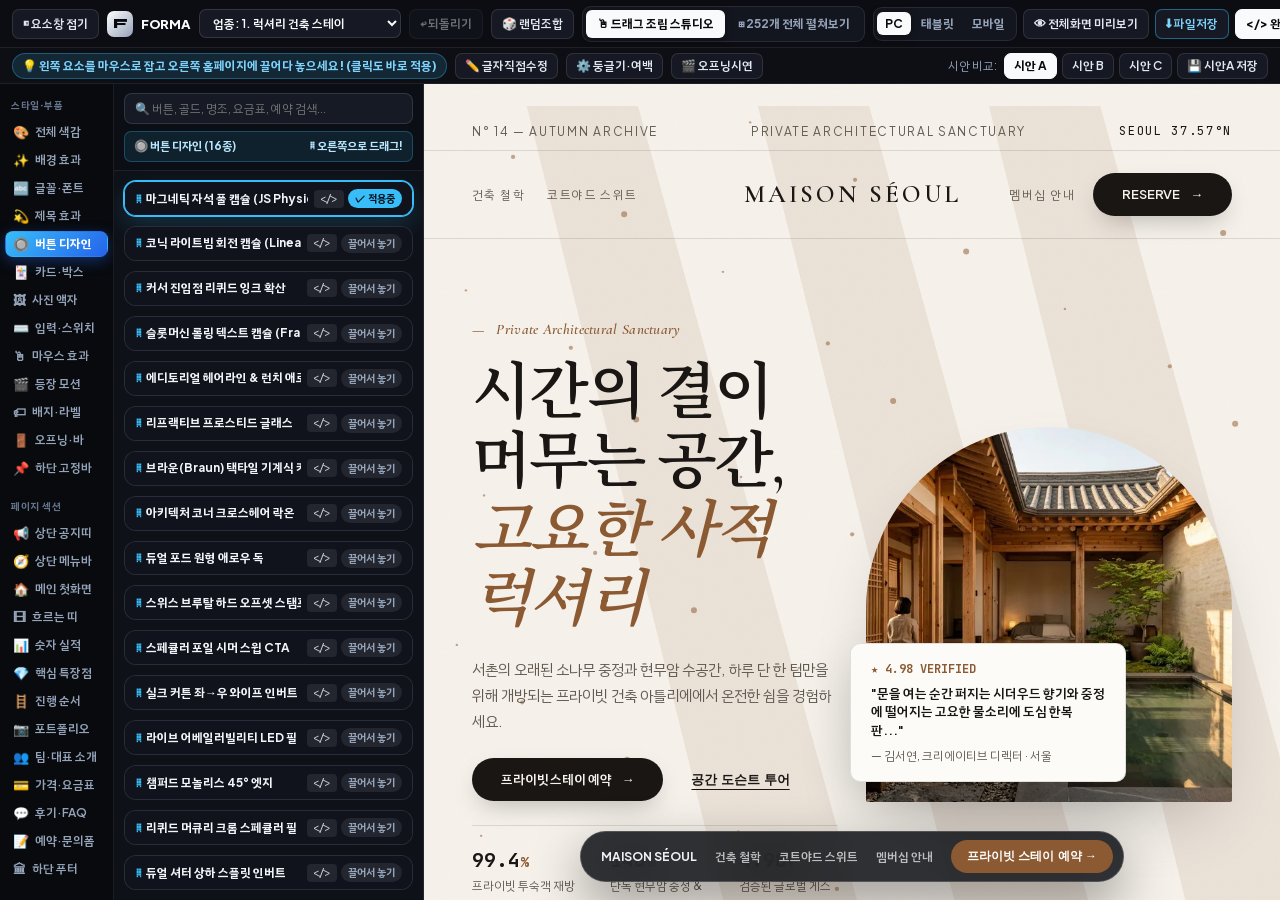
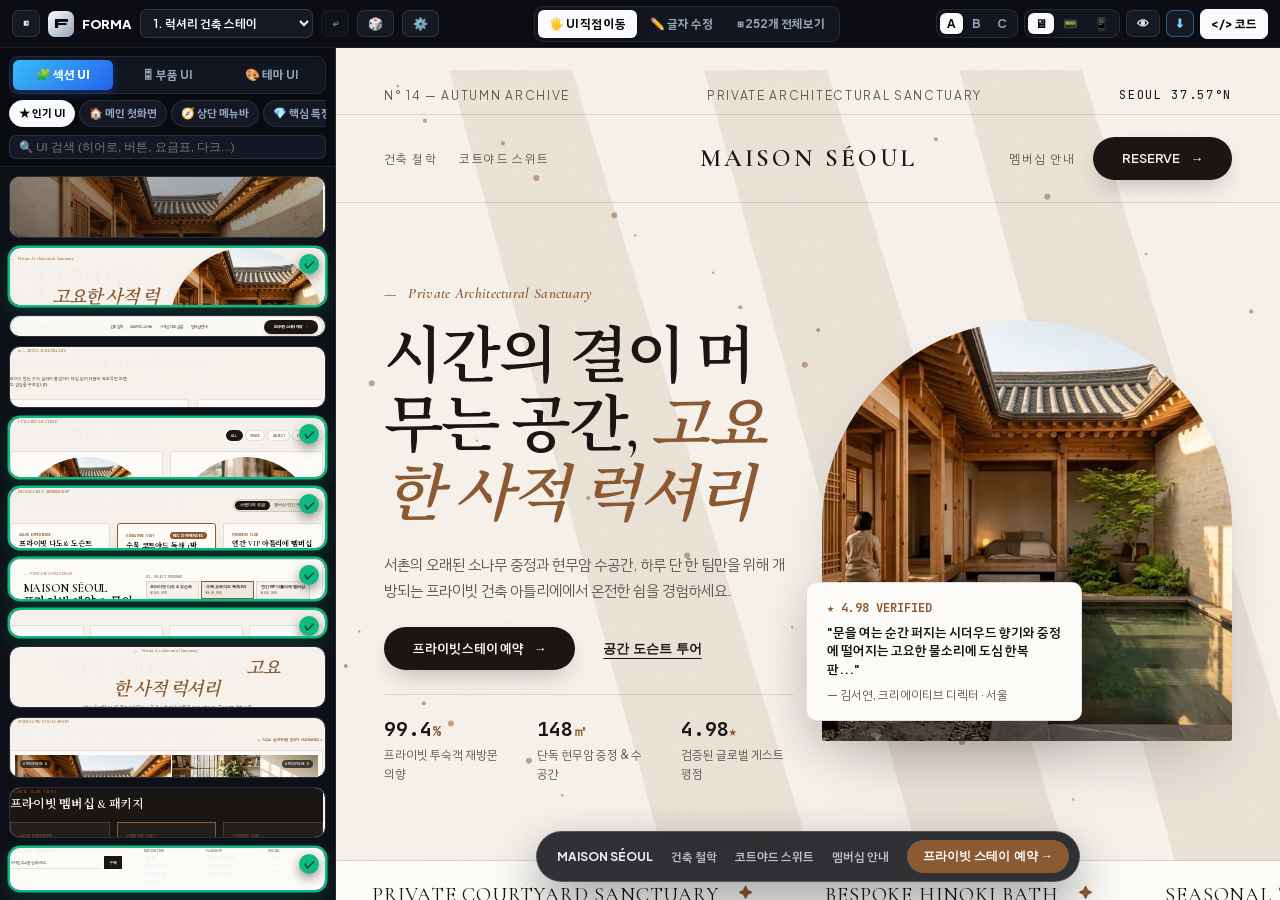
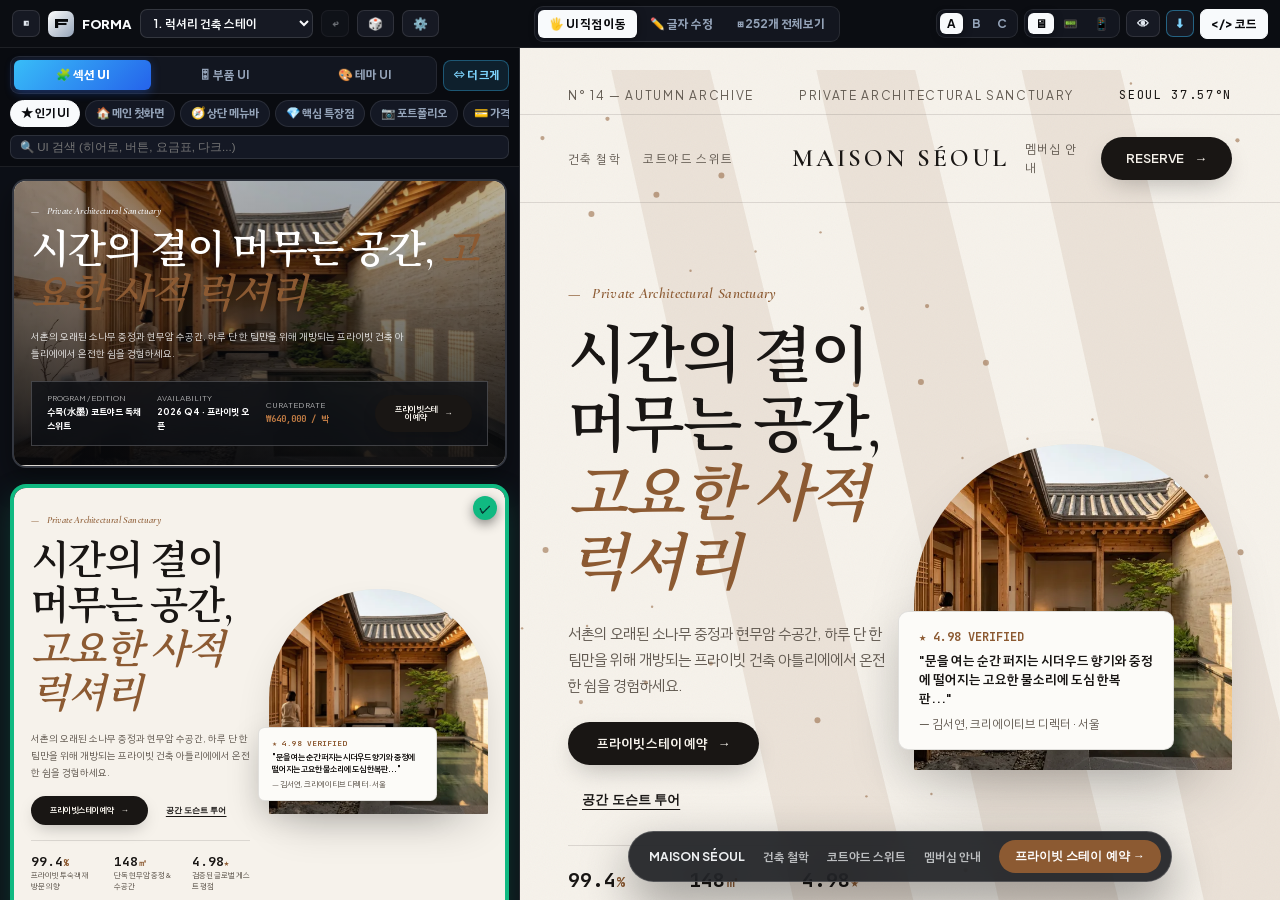
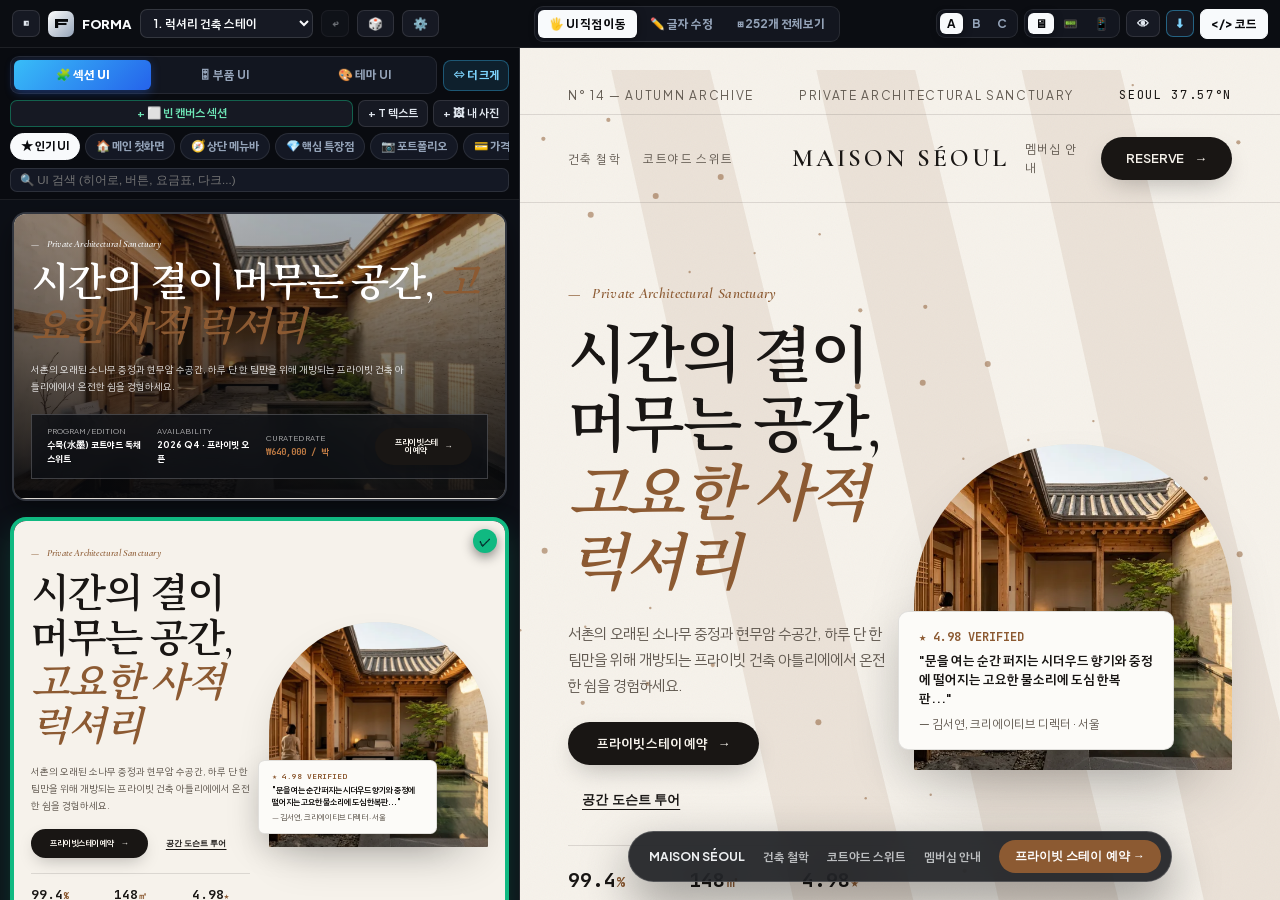
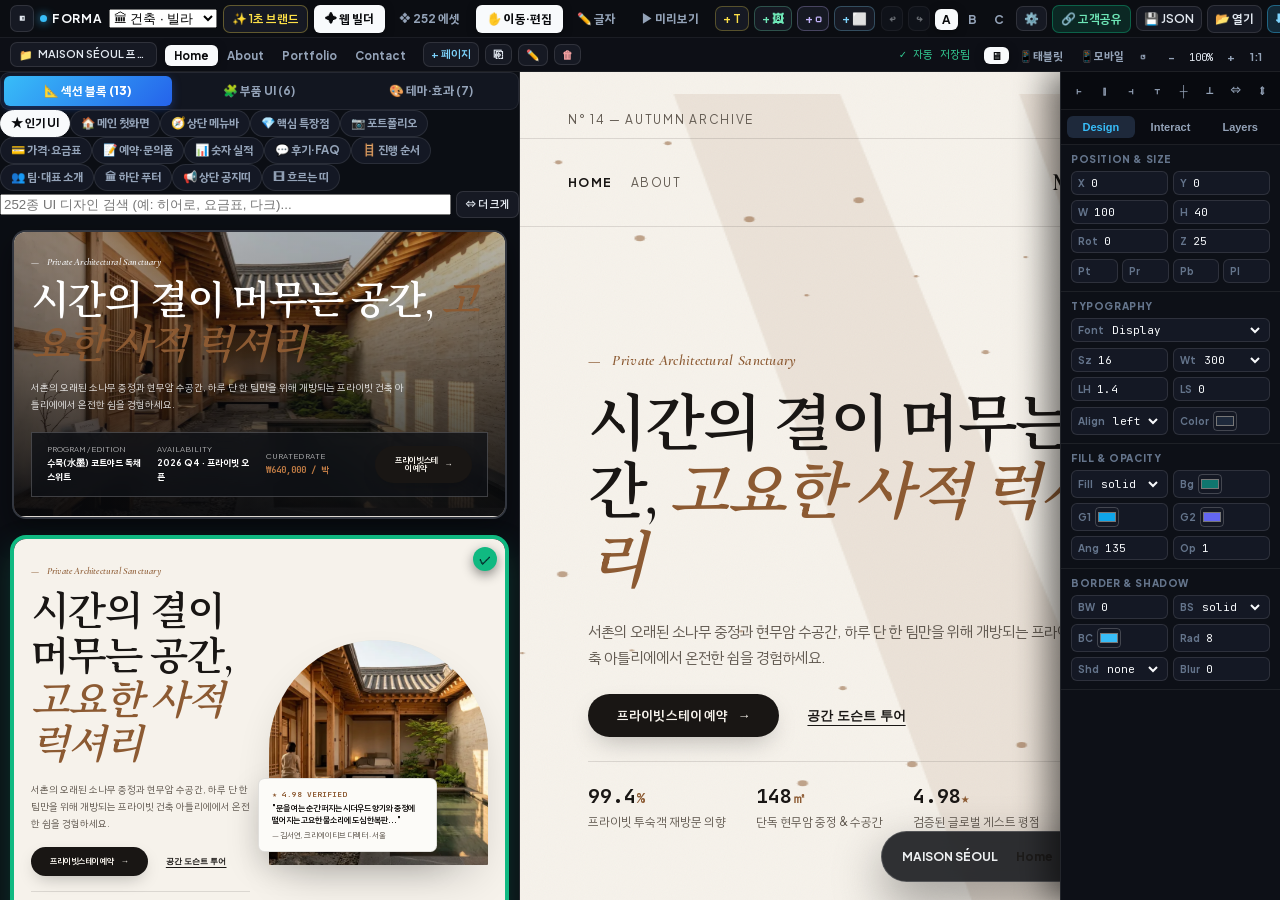
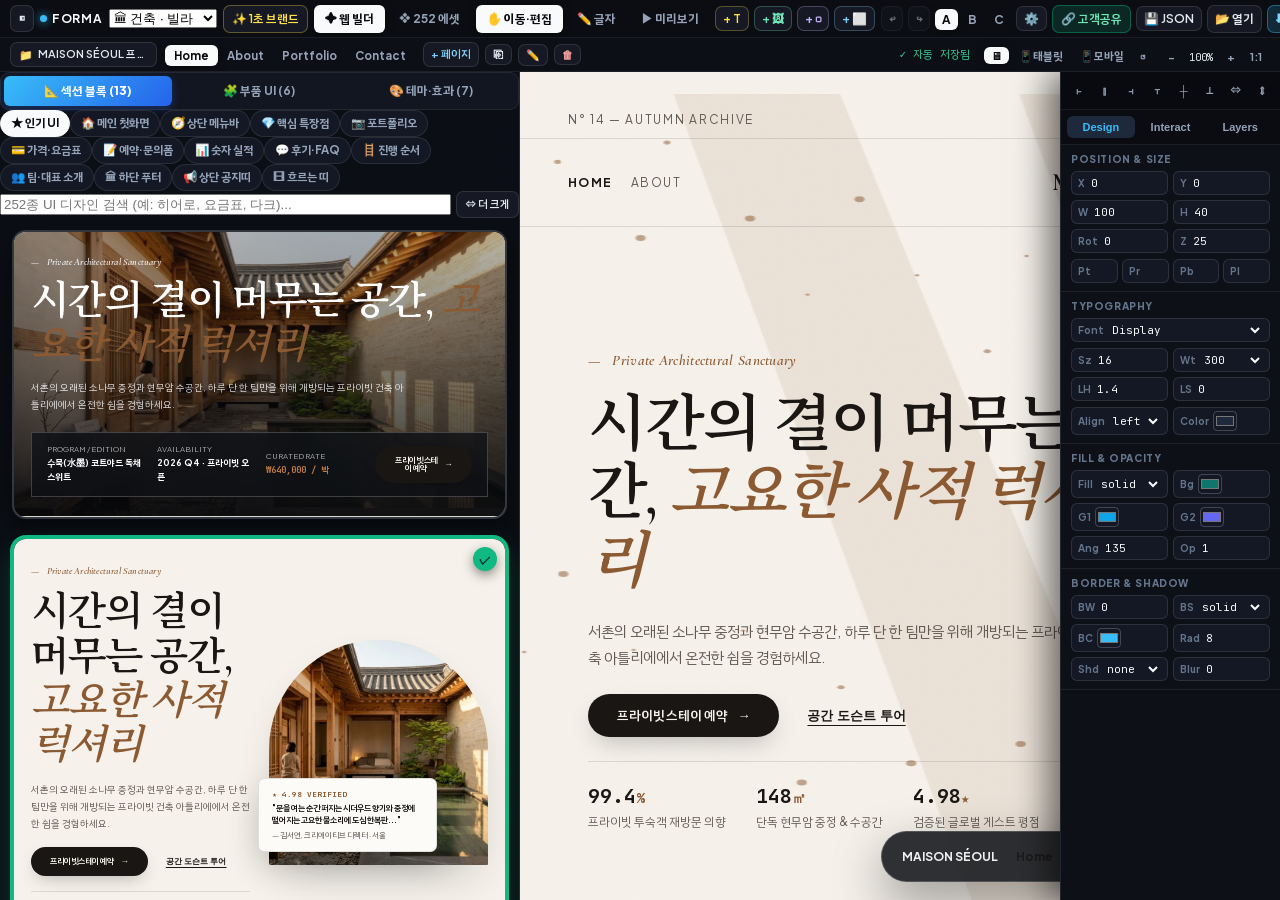
